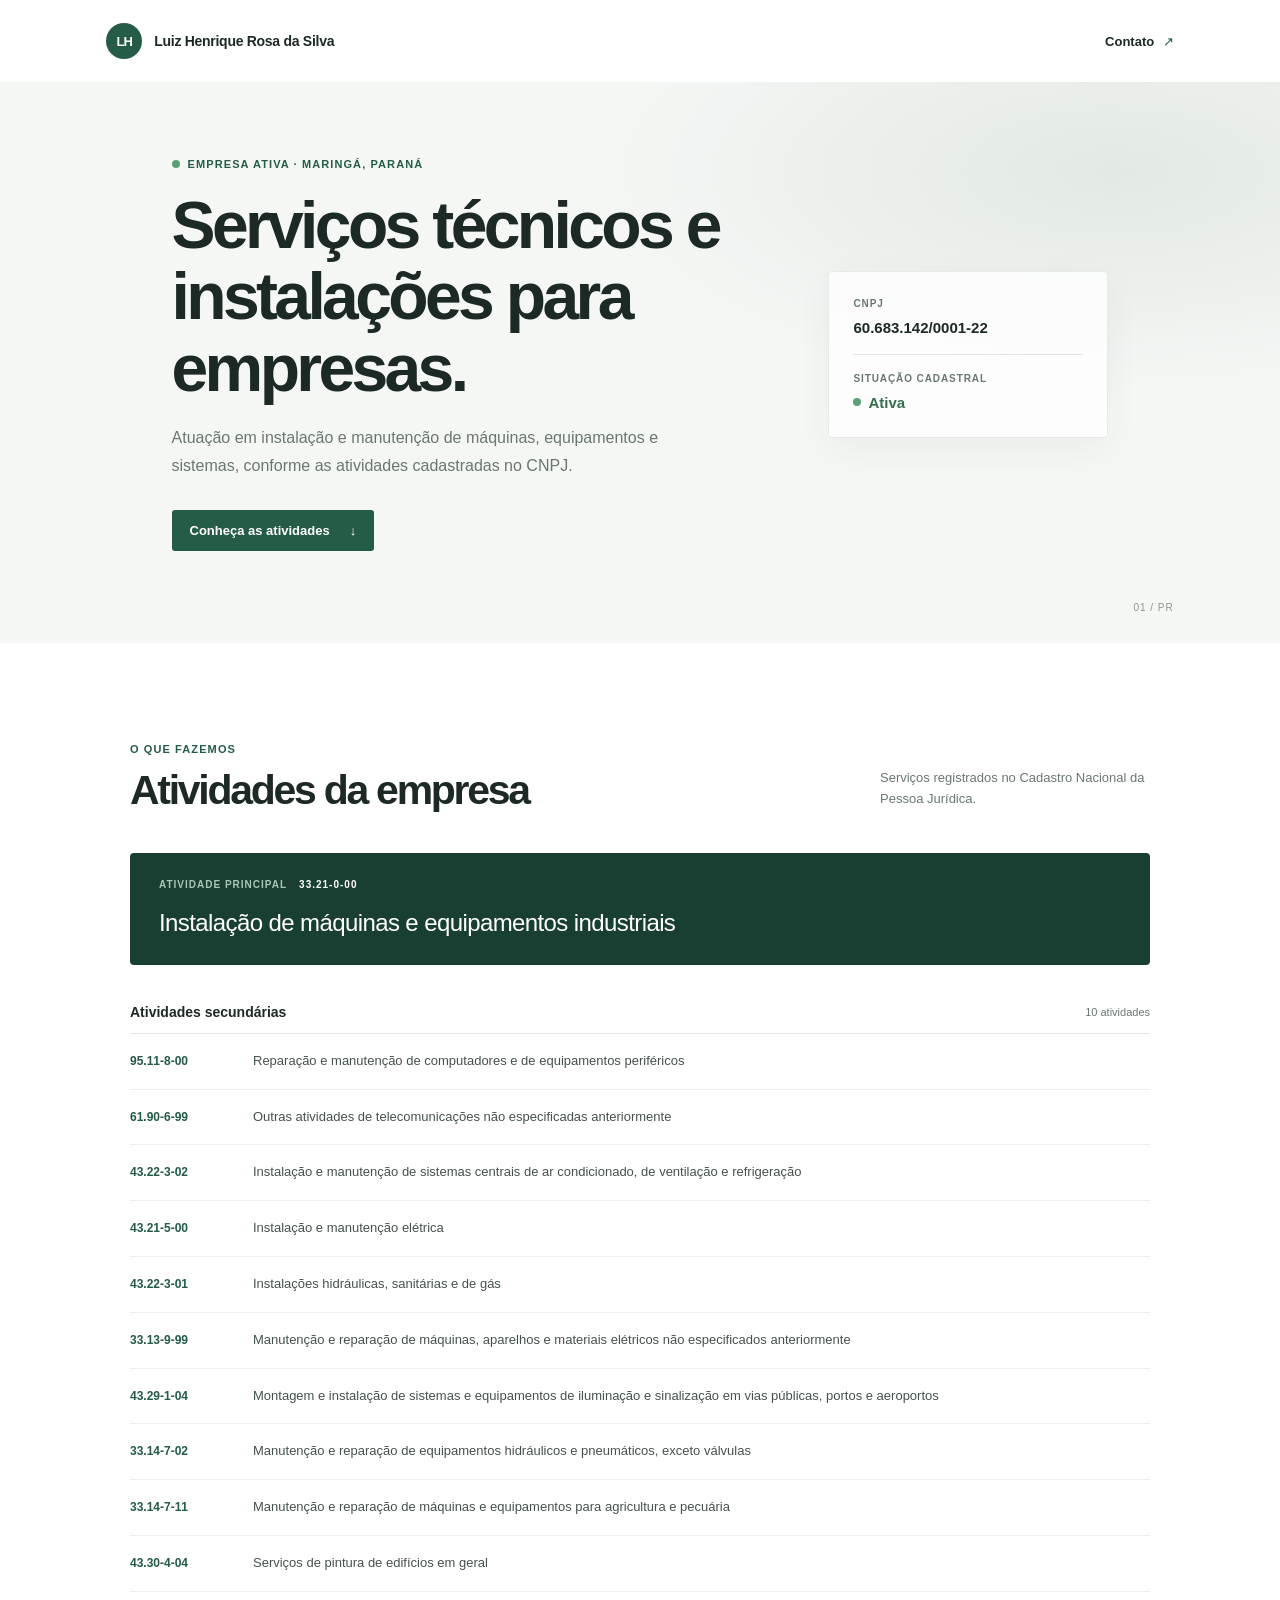
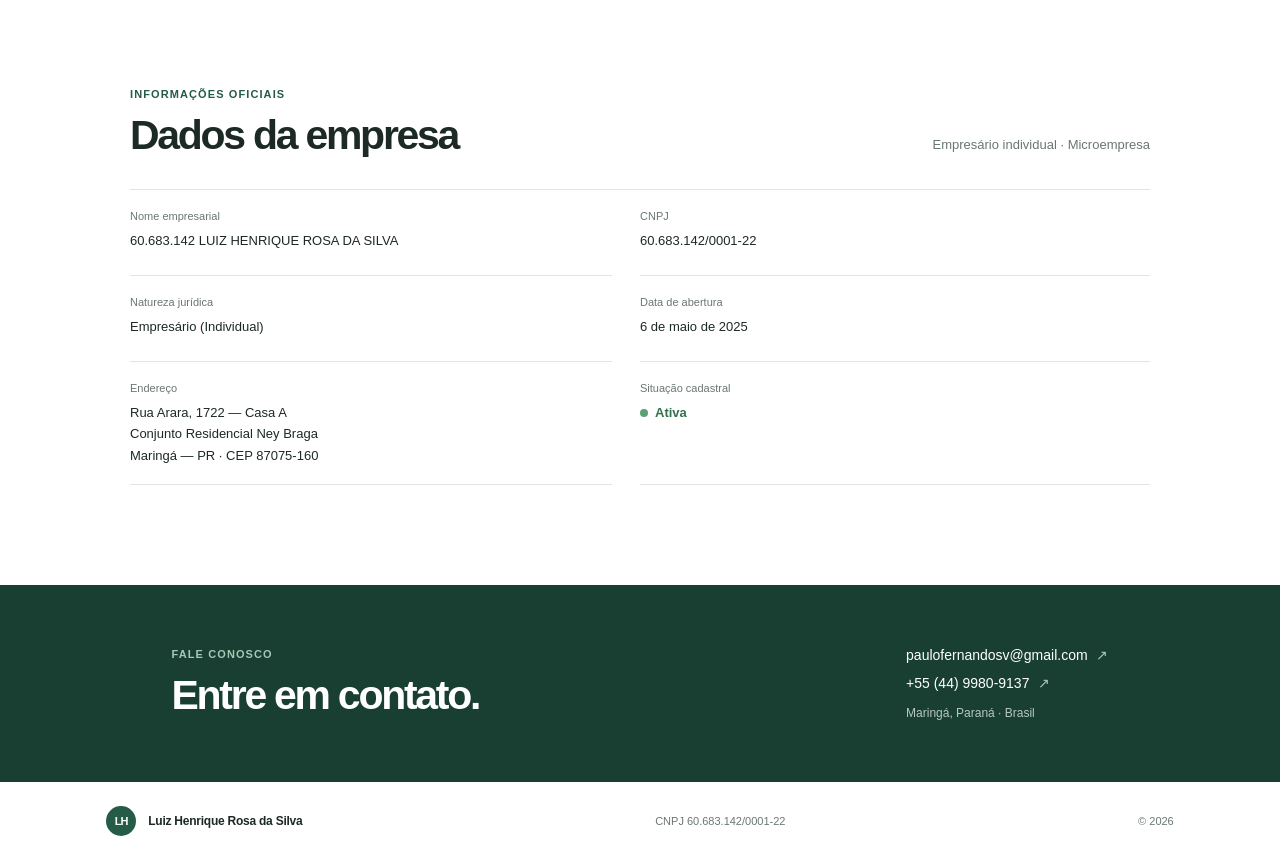
==== index.html @ bca9b22c "Create institutional company website Co-authored-by: Copilot <223556219+Copilot@users.noreply.github" ====
<!doctype html>
<html lang="pt-BR">
  <head>
    <meta charset="UTF-8" />
    <meta name="viewport" content="width=device-width, initial-scale=1" />
    <meta name="robots" content="noindex, nofollow" />
    <meta
      name="description"
      content="Informações institucionais e atividades da empresa Luiz Henrique Rosa da Silva, CNPJ 60.683.142/0001-22."
    />
    <meta name="theme-color" content="#f5f7f5" />
    <title>Luiz Henrique Rosa da Silva | Serviços técnicos</title>
    <link rel="stylesheet" href="./styles.css" />
  </head>
  <body>
    <header class="site-header">
      <a class="brand" href="#inicio" aria-label="Luiz Henrique Rosa da Silva — início">
        <span class="brand-mark" aria-hidden="true">LH</span>
        <span class="brand-name">Luiz Henrique Rosa da Silva</span>
      </a>
      <a class="header-link" href="#contato">Contato <span aria-hidden="true">↗</span></a>
    </header>

    <main>
      <section class="hero" id="inicio">
        <div class="hero-content">
          <p class="eyebrow"><span class="status-dot"></span> Empresa ativa · Maringá, Paraná</p>
          <h1>Serviços técnicos e instalações para empresas.</h1>
          <p class="hero-description">
            Atuação em instalação e manutenção de máquinas, equipamentos e sistemas,
            conforme as atividades cadastradas no CNPJ.
          </p>
          <a class="primary-link" href="#atividades">
            Conheça as atividades <span aria-hidden="true">↓</span>
          </a>
        </div>
        <div class="hero-aside" aria-label="Dados cadastrais">
          <span class="aside-label">CNPJ</span>
          <strong>60.683.142/0001-22</strong>
          <span class="aside-divider"></span>
          <span class="aside-label">Situação cadastral</span>
          <strong class="active-status"><span class="status-dot"></span> Ativa</strong>
        </div>
        <span class="hero-index" aria-hidden="true">01 / PR</span>
      </section>

      <section class="activities section-wrap" id="atividades">
        <div class="section-heading">
          <div>
            <p class="eyebrow">O que fazemos</p>
            <h2>Atividades da empresa</h2>
          </div>
          <p class="section-intro">
            Serviços registrados no Cadastro Nacional da Pessoa Jurídica.
          </p>
        </div>

        <article class="main-activity">
          <span class="activity-code">ATIVIDADE PRINCIPAL <span>33.21-0-00</span></span>
          <h3>Instalação de máquinas e equipamentos industriais</h3>
        </article>

        <div class="secondary-heading">
          <h3>Atividades secundárias</h3>
          <span>10 atividades</span>
        </div>
        <ul class="activity-list">
          <li><span>95.11-8-00</span><p>Reparação e manutenção de computadores e de equipamentos periféricos</p></li>
          <li><span>61.90-6-99</span><p>Outras atividades de telecomunicações não especificadas anteriormente</p></li>
          <li><span>43.22-3-02</span><p>Instalação e manutenção de sistemas centrais de ar condicionado, de ventilação e refrigeração</p></li>
          <li><span>43.21-5-00</span><p>Instalação e manutenção elétrica</p></li>
          <li><span>43.22-3-01</span><p>Instalações hidráulicas, sanitárias e de gás</p></li>
          <li><span>33.13-9-99</span><p>Manutenção e reparação de máquinas, aparelhos e materiais elétricos não especificados anteriormente</p></li>
          <li><span>43.29-1-04</span><p>Montagem e instalação de sistemas e equipamentos de iluminação e sinalização em vias públicas, portos e aeroportos</p></li>
          <li><span>33.14-7-02</span><p>Manutenção e reparação de equipamentos hidráulicos e pneumáticos, exceto válvulas</p></li>
          <li><span>33.14-7-11</span><p>Manutenção e reparação de máquinas e equipamentos para agricultura e pecuária</p></li>
          <li><span>43.30-4-04</span><p>Serviços de pintura de edifícios em geral</p></li>
        </ul>
      </section>

      <section class="company section-wrap" id="empresa">
        <div class="section-heading">
          <div>
            <p class="eyebrow">Informações oficiais</p>
            <h2>Dados da empresa</h2>
          </div>
          <p class="section-intro">Empresário individual · Microempresa</p>
        </div>
        <dl class="company-details">
          <div><dt>Nome empresarial</dt><dd>60.683.142 LUIZ HENRIQUE ROSA DA SILVA</dd></div>
          <div><dt>CNPJ</dt><dd>60.683.142/0001-22</dd></div>
          <div><dt>Natureza jurídica</dt><dd>Empresário (Individual)</dd></div>
          <div><dt>Data de abertura</dt><dd>6 de maio de 2025</dd></div>
          <div><dt>Endereço</dt><dd>Rua Arara, 1722 — Casa A<br />Conjunto Residencial Ney Braga<br />Maringá — PR · CEP 87075-160</dd></div>
          <div><dt>Situação cadastral</dt><dd><span class="active-status"><span class="status-dot"></span> Ativa</span></dd></div>
        </dl>
      </section>

      <section class="contact" id="contato">
        <div class="contact-inner">
          <div>
            <p class="eyebrow">Fale conosco</p>
            <h2>Entre em contato.</h2>
          </div>
          <div class="contact-details">
            <a href="mailto:paulofernandosv@gmail.com">paulofernandosv@gmail.com <span aria-hidden="true">↗</span></a>
            <a href="tel:+554499809137">+55 (44) 9980-9137 <span aria-hidden="true">↗</span></a>
            <p>Maringá, Paraná · Brasil</p>
          </div>
        </div>
      </section>
    </main>

    <footer class="site-footer">
      <a class="brand footer-brand" href="#inicio">
        <span class="brand-mark" aria-hidden="true">LH</span>
        <span class="brand-name">Luiz Henrique Rosa da Silva</span>
      </a>
      <span>CNPJ 60.683.142/0001-22</span>
      <span>© 2026</span>
    </footer>
  </body>
</html>
---- styles.css ----
:root {
  color-scheme: light;
  --ink: #1d2925;
  --muted: #6a7771;
  --green: #245c47;
  --green-dark: #183f32;
  --paper: #f5f7f5;
  --line: #e0e7e2;
  font-family: "Segoe UI", "Helvetica Neue", sans-serif;
  font-synthesis: none;
  text-rendering: optimizeLegibility;
  -webkit-font-smoothing: antialiased;
  -moz-osx-font-smoothing: grayscale;
  scroll-behavior: smooth;
}

* {
  box-sizing: border-box;
}

body {
  margin: 0;
  color: var(--ink);
  background: #fff;
}

a {
  color: inherit;
}

.site-header,
.site-footer {
  display: flex;
  align-items: center;
  justify-content: space-between;
  padding: 0 8.3%;
}

.site-header {
  height: 82px;
  background: #fff;
}

.brand {
  display: inline-flex;
  align-items: center;
  gap: 12px;
  text-decoration: none;
}

.brand-mark {
  display: grid;
  width: 36px;
  height: 36px;
  place-items: center;
  color: #fff;
  background: var(--green);
  border-radius: 50%;
  font-family: "Segoe UI", "Helvetica Neue", sans-serif;
  font-size: 13px;
  font-weight: 700;
  letter-spacing: -0.07em;
}

.brand-name {
  font-size: 14px;
  font-weight: 600;
  letter-spacing: -0.02em;
}

.header-link {
  color: var(--ink);
  font-size: 13px;
  font-weight: 600;
  text-decoration: none;
}

.header-link span,
.contact-details a span {
  margin-left: 5px;
  color: var(--green);
}

.hero {
  position: relative;
  display: grid;
  min-height: 490px;
  grid-template-columns: minmax(0, 1fr) 280px;
  align-items: center;
  gap: 7%;
  padding: 76px 13.4% 92px;
  overflow: hidden;
  background:
    radial-gradient(ellipse at 87% 16%, rgb(91 130 106 / 12%), transparent 34%),
    var(--paper);
}

.hero-content {
  max-width: 650px;
}

.eyebrow {
  display: flex;
  align-items: center;
  gap: 8px;
  margin: 0 0 20px;
  color: var(--green);
  font-size: 11px;
  font-weight: 700;
  letter-spacing: 0.1em;
  text-transform: uppercase;
}

.status-dot {
  display: inline-block;
  width: 8px;
  height: 8px;
  flex: 0 0 auto;
  border-radius: 50%;
  background: #5aa276;
}

h1,
h2,
h3,
p {
  margin-top: 0;
}

h1,
h2 {
  font-family: "Segoe UI", "Helvetica Neue", sans-serif;
  letter-spacing: -0.055em;
}

h1 {
  max-width: 650px;
  margin-bottom: 20px;
  font-size: clamp(42px, 5.2vw, 66px);
  font-weight: 600;
  line-height: 1.08;
}

.hero-description {
  max-width: 490px;
  margin-bottom: 30px;
  color: var(--muted);
  font-size: 16px;
  line-height: 1.75;
}

.primary-link {
  display: inline-flex;
  align-items: center;
  gap: 20px;
  padding: 13px 18px;
  color: #fff;
  background: var(--green);
  border-radius: 3px;
  font-size: 13px;
  font-weight: 600;
  text-decoration: none;
  transition: background 160ms ease;
}

.primary-link:hover {
  background: var(--green-dark);
}

.hero-aside {
  display: flex;
  flex-direction: column;
  gap: 10px;
  padding: 26px 24px;
  background: rgb(255 255 255 / 78%);
  border: 1px solid #e6ebe7;
  border-radius: 4px;
  box-shadow: 0 12px 35px rgb(34 54 44 / 5%);
}

.aside-label {
  color: var(--muted);
  font-size: 10px;
  font-weight: 700;
  letter-spacing: 0.09em;
  text-transform: uppercase;
}

.hero-aside strong {
  font-size: 15px;
  font-weight: 600;
}

.aside-divider {
  height: 1px;
  margin: 8px 0;
  background: var(--line);
}

.active-status {
  display: inline-flex;
  align-items: center;
  gap: 7px;
  color: #34704e;
  font-weight: 600;
}

.hero-index {
  position: absolute;
  right: 8.3%;
  bottom: 30px;
  color: #89958e;
  font-size: 10px;
  letter-spacing: 0.1em;
}

.section-wrap {
  width: min(100% - 48px, 1020px);
  margin: 0 auto;
}

.activities {
  padding-top: 100px;
  padding-bottom: 96px;
}

.section-heading {
  display: flex;
  align-items: end;
  justify-content: space-between;
  gap: 30px;
  margin-bottom: 39px;
}

.section-heading .eyebrow,
.contact .eyebrow {
  margin-bottom: 12px;
}

h2 {
  margin-bottom: 0;
  font-size: clamp(30px, 3.2vw, 42px);
  font-weight: 600;
  line-height: 1.15;
}

.section-intro {
  max-width: 270px;
  margin-bottom: 4px;
  color: var(--muted);
  font-size: 13px;
  line-height: 1.65;
}

.main-activity {
  padding: 26px 29px 28px;
  color: #fff;
  background: var(--green-dark);
  border-radius: 4px;
}

.activity-code {
  display: flex;
  align-items: center;
  gap: 12px;
  color: #a7c7b6;
  font-size: 10px;
  font-weight: 700;
  letter-spacing: 0.1em;
}

.activity-code span {
  color: #fff;
}

.main-activity h3 {
  margin: 19px 0 0;
  font-family: "Segoe UI", "Helvetica Neue", sans-serif;
  font-size: clamp(18px, 2.2vw, 24px);
  font-weight: 500;
  letter-spacing: -0.025em;
}

.secondary-heading {
  display: flex;
  align-items: center;
  justify-content: space-between;
  margin: 39px 0 0;
  padding-bottom: 13px;
  border-bottom: 1px solid var(--line);
}

.secondary-heading h3 {
  margin: 0;
  font-size: 14px;
  font-weight: 600;
}

.secondary-heading span {
  color: var(--muted);
  font-size: 11px;
}

.activity-list {
  margin: 0;
  padding: 0;
  list-style: none;
}

.activity-list li {
  display: grid;
  grid-template-columns: 105px minmax(0, 1fr);
  gap: 18px;
  align-items: baseline;
  padding: 17px 0;
  border-bottom: 1px solid #edf0ed;
}

.activity-list li > span {
  color: var(--green);
  font-size: 12px;
  font-weight: 600;
}

.activity-list p {
  margin: 0;
  color: #45524b;
  font-size: 13px;
  line-height: 1.6;
}

.company {
  padding-top: 0;
  padding-bottom: 100px;
}

.company .section-heading {
  margin-bottom: 30px;
}

.company-details {
  display: grid;
  grid-template-columns: 1fr 1fr;
  margin: 0;
  border-top: 1px solid var(--line);
}

.company-details > div {
  min-height: 86px;
  padding: 20px 20px 18px 0;
  border-bottom: 1px solid var(--line);
}

.company-details > div:nth-child(odd) {
  margin-right: 28px;
}

.company-details dt {
  margin-bottom: 8px;
  color: var(--muted);
  font-size: 11px;
}

.company-details dd {
  margin: 0;
  font-size: 13px;
  font-weight: 500;
  line-height: 1.65;
}

.contact {
  padding: 62px 13.4%;
  color: #fff;
  background: var(--green-dark);
}

.contact-inner {
  display: flex;
  align-items: center;
  justify-content: space-between;
  gap: 40px;
  width: min(100%, 1020px);
  margin: 0 auto;
}

.contact .eyebrow {
  color: #a7c7b6;
}

.contact-details {
  display: flex;
  flex-direction: column;
  align-items: flex-start;
  gap: 12px;
}

.contact-details a {
  font-size: 14px;
  text-decoration: none;
}

.contact-details a span {
  color: #a7c7b6;
}

.contact-details p {
  margin: 3px 0 0;
  color: #b6c8bf;
  font-size: 12px;
}

.site-footer {
  min-height: 78px;
  gap: 20px;
  color: var(--muted);
  background: #fff;
  font-size: 11px;
}

.footer-brand {
  color: var(--ink);
}

.footer-brand .brand-mark {
  width: 30px;
  height: 30px;
  font-size: 11px;
}

.footer-brand .brand-name {
  font-size: 12px;
}

@media (max-width: 760px) {
  .site-header,
  .site-footer {
    padding-right: 6%;
    padding-left: 6%;
  }

  .site-header {
    height: 70px;
  }

  .brand-name {
    font-size: 12px;
  }

  .hero {
    min-height: auto;
    grid-template-columns: 1fr;
    gap: 35px;
    padding: 70px 8% 85px;
  }

  .hero-aside {
    max-width: 360px;
  }

  .hero-index {
    right: 8%;
  }

  .activities {
    padding-top: 74px;
    padding-bottom: 75px;
  }

  .section-heading {
    align-items: flex-start;
    flex-direction: column;
    gap: 13px;
    margin-bottom: 28px;
  }

  .section-intro {
    max-width: 390px;
  }

  .company {
    padding-bottom: 75px;
  }

  .contact {
    padding: 52px 8%;
  }

  .contact-inner {
    align-items: flex-start;
    flex-direction: column;
    gap: 30px;
  }
}

@media (max-width: 480px) {
  .header-link {
    font-size: 12px;
  }

  h1 {
    font-size: 42px;
  }

  .activity-list li {
    grid-template-columns: 1fr;
    gap: 6px;
    padding: 15px 0;
  }

  .company-details {
    grid-template-columns: 1fr;
  }

  .company-details > div:nth-child(odd) {
    margin-right: 0;
  }

  .site-footer {
    min-height: 92px;
    flex-wrap: wrap;
    justify-content: space-between;
    gap: 10px 16px;
    padding-top: 17px;
    padding-bottom: 17px;
  }

  .footer-brand {
    flex: 0 0 100%;
  }
}

@media (prefers-reduced-motion: reduce) {
  *,
  *::before,
  *::after {
    scroll-behavior: auto !important;
    transition-duration: 0.01ms !important;
  }
}
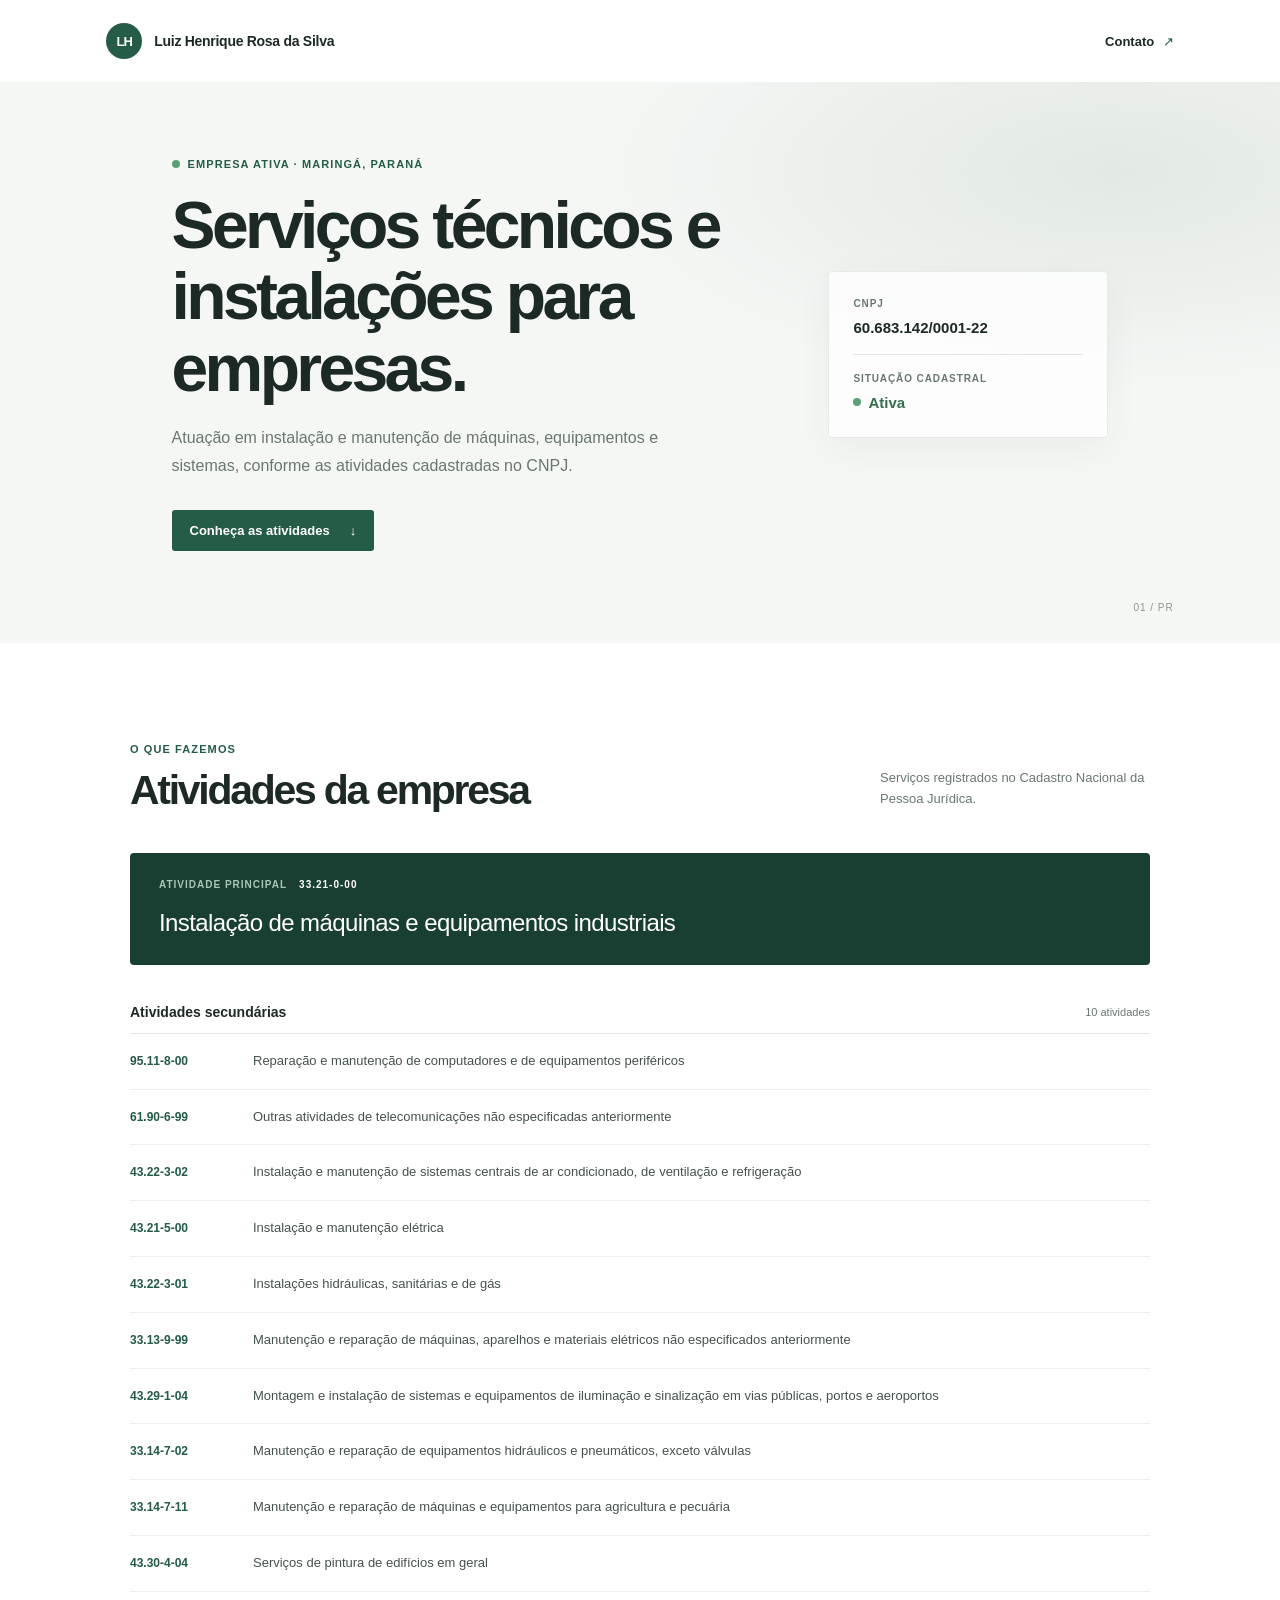
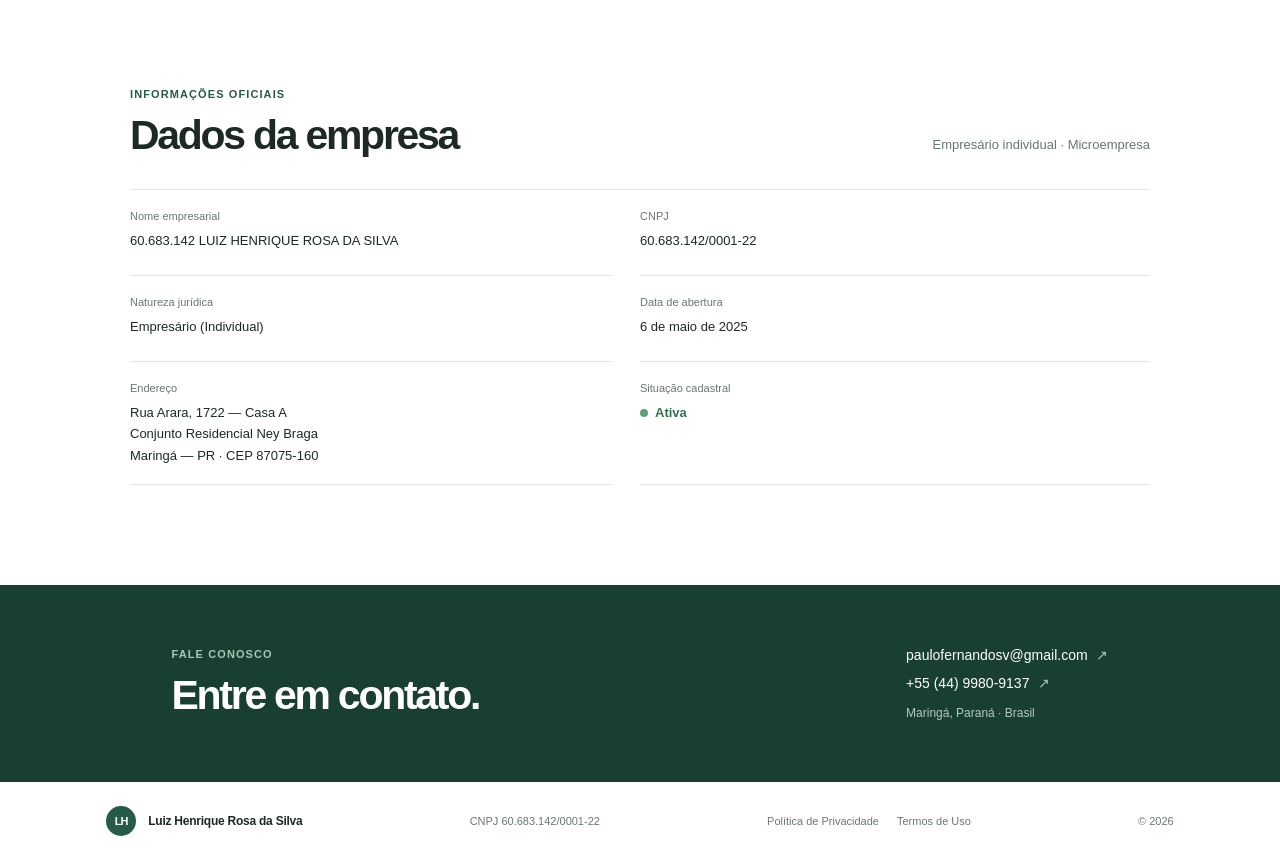
==== commit 18774123: "Add privacy policy and terms of use Co-authored-by: Copilot <223556219+Copilot@users.noreply.github." ====
--- a/index.html
+++ b/index.html
@@ -18,7 +18,9 @@
         <span class="brand-mark" aria-hidden="true">LH</span>
         <span class="brand-name">Luiz Henrique Rosa da Silva</span>
       </a>
-      <a class="header-link" href="#contato">Contato <span aria-hidden="true">↗</span></a>
+      <nav class="header-nav" aria-label="Navegação principal">
+        <a class="header-link" href="#contato">Contato <span aria-hidden="true">↗</span></a>
+      </nav>
     </header>
 
     <main>
@@ -117,6 +119,10 @@
         <span class="brand-name">Luiz Henrique Rosa da Silva</span>
       </a>
       <span>CNPJ 60.683.142/0001-22</span>
+      <nav class="footer-links" aria-label="Informações legais">
+        <a href="./politica-de-privacidade.html">Política de Privacidade</a>
+        <a href="./termos-de-uso.html">Termos de Uso</a>
+      </nav>
       <span>© 2026</span>
     </footer>
   </body>
--- a/styles.css
+++ b/styles.css
@@ -75,6 +75,22 @@
   text-decoration: none;
 }
 
+.footer-links {
+  display: flex;
+  flex-wrap: wrap;
+  gap: 8px 18px;
+}
+
+.footer-links a {
+  color: var(--muted);
+  text-decoration: none;
+}
+
+.footer-links a:hover,
+.header-link:hover {
+  color: var(--green);
+}
+
 .header-link span,
 .contact-details a span {
   margin-left: 5px;
@@ -219,6 +235,64 @@
   margin: 0 auto;
 }
 
+.legal-page {
+  width: min(100% - 48px, 780px);
+  min-height: calc(100vh - 160px);
+  margin: 0 auto;
+  padding: 76px 0 90px;
+}
+
+.legal-page > .eyebrow {
+  margin-bottom: 14px;
+}
+
+.legal-page > h1 {
+  max-width: 720px;
+  margin-bottom: 12px;
+  font-size: clamp(38px, 5vw, 54px);
+}
+
+.legal-updated {
+  margin-bottom: 34px;
+  color: var(--muted);
+  font-size: 12px;
+}
+
+.legal-page > p:not(.eyebrow, .legal-updated),
+.legal-page section p,
+.legal-page li {
+  color: #45524b;
+  font-size: 14px;
+  line-height: 1.8;
+}
+
+.legal-page section {
+  margin-top: 32px;
+}
+
+.legal-page section h2 {
+  margin-bottom: 12px;
+  font-size: 20px;
+  letter-spacing: -0.035em;
+}
+
+.legal-page section p {
+  margin-bottom: 12px;
+}
+
+.legal-page ul {
+  padding-left: 22px;
+}
+
+.legal-page a:not(.brand) {
+  color: var(--green);
+  text-underline-offset: 3px;
+}
+
+.legal-footer {
+  min-height: 88px;
+}
+
 .activities {
   padding-top: 100px;
   padding-bottom: 96px;
@@ -466,6 +540,11 @@
     padding-bottom: 75px;
   }
 
+  .legal-page {
+    min-height: calc(100vh - 140px);
+    padding: 58px 0 68px;
+  }
+
   .section-heading {
     align-items: flex-start;
     flex-direction: column;
@@ -527,6 +606,10 @@
   .footer-brand {
     flex: 0 0 100%;
   }
+
+  .footer-links {
+    flex: 1 1 100%;
+  }
 }
 
 @media (prefers-reduced-motion: reduce) {
